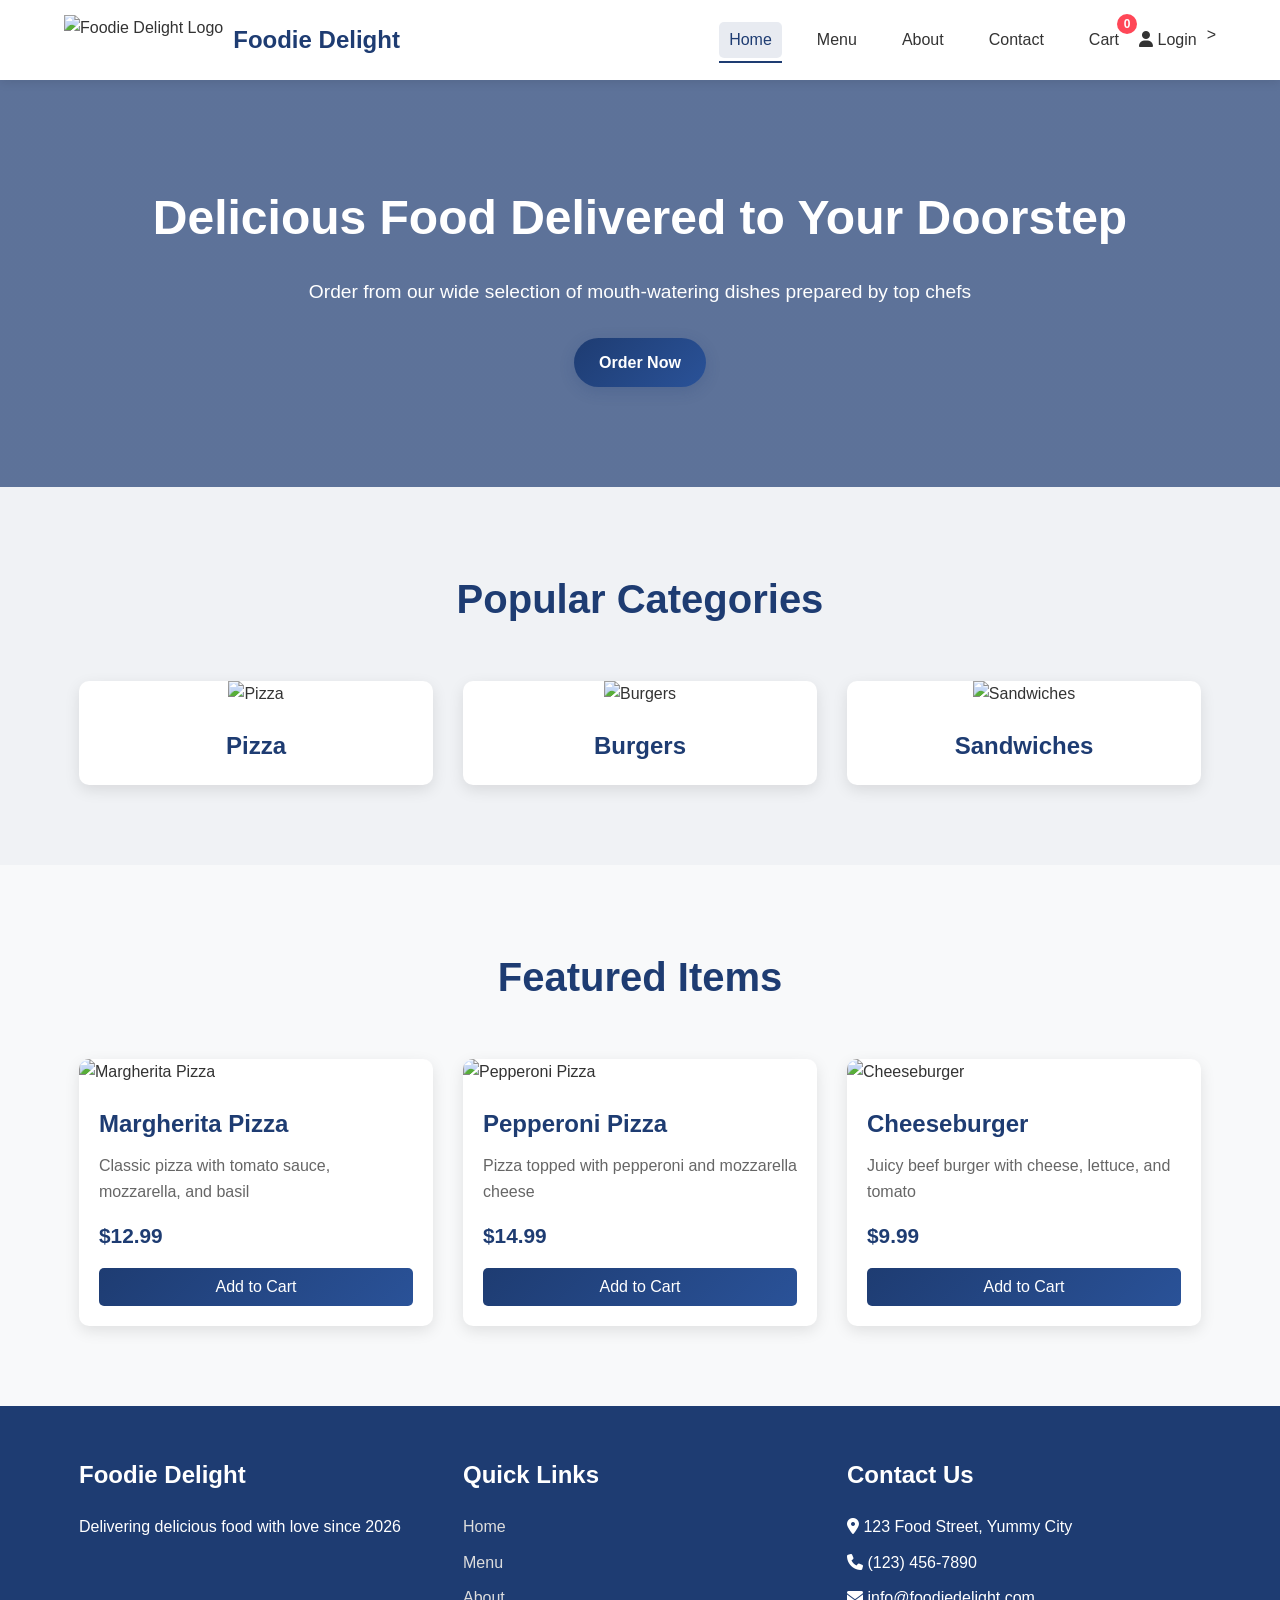
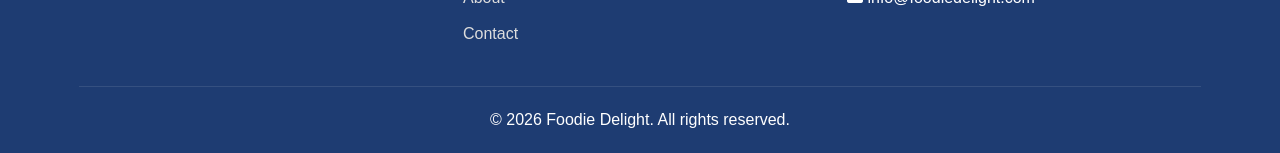
==== index.html @ d7016bf1 "Add files via upload" ====
<!DOCTYPE html>
<html lang="en">
<head>
    <meta charset="UTF-8">
    <meta name="viewport" content="width=device-width, initial-scale=1.0">
    <title>Foodie Delight - Order Delicious Food Online</title>
    <link rel="stylesheet" href="style.css">
    <link rel="stylesheet" href="https://cdnjs.cloudflare.com/ajax/libs/font-awesome/6.4.0/css/all.min.css">
</head>
<body>
    <!-- Header Section -->
    <header>
        <div class="container">
            <div class="logo">
                <img src="img/logo.png" alt="Foodie Delight Logo">
                <h1>Foodie Delight</h1>
            </div>
            <nav>
                <ul class="nav-links">
                    <li><a href="index.html" class="active">Home</a></li>
                    <li><a href="menu.html">Menu</a></li>
                    <li><a href="about.html">About</a></li>
                    <li><a href="contact.html">Contact</a></li>
                    <li><a href="#" id="cartLink">Cart <span class="cart-count">0</span></a></li
                        <li>
    <a href="login.html" id="loginLink">
        <i class="fas fa-user"></i> Login
    </a>
</li>>
                </ul>
            </nav>
        </div>
    </header>

    <!-- Hero Section -->
    <section class="hero">
        <div class="container">
            <div class="hero-content">
                <h1>Delicious Food Delivered to Your Doorstep</h1>
                <p>Order from our wide selection of mouth-watering dishes prepared by top chefs</p>
                <a href="menu.html" class="btn-primary">Order Now</a>
            </div>
        </div>
    </section>

    <!-- Categories Section -->
    <section class="categories">
        <div class="container">
            <h2>Popular Categories</h2>
            <div class="category-grid">
                <div class="category-card">
                    <img src="img/category/pizza.jpg" alt="Pizza">
                    <h3>Pizza</h3>
                </div>
                <div class="category-card">
                    <img src="img/category/burger.jpg" alt="Burgers">
                    <h3>Burgers</h3>
                </div>
                <div class="category-card">
                    <img src="img/category/sandwich.jpg" alt="Sandwiches">
                    <h3>Sandwiches</h3>
                </div>
            </div>
        </div>
    </section>

    <!-- Featured Items Section -->
    <section class="featured">
        <div class="container">
            <h2>Featured Items</h2>
            <div class="food-grid" id="featuredFoods">
                <!-- Featured items will be loaded here by JavaScript -->
            </div>
        </div>
    </section>

    <!-- Cart Modal -->
    <div class="cart-modal" id="cartModal">
        <div class="cart-content">
            <div class="cart-header">
                <h2>Your Cart</h2>
                <span class="close-btn" id="closeCart">&times;</span>
            </div>
            <div class="cart-body">
                <div id="cartItems">
                    <!-- Cart items will be loaded here -->
                    <p class="empty-cart-message">Your cart is empty</p>
                </div>
                <div class="cart-footer">
                    <div class="cart-total">
                        <h3>Total: $<span id="cartTotal">0.00</span></h3>
                    </div>
                    <button class="btn-primary checkout-btn" id="checkoutBtn">Checkout</button>
                </div>
            </div>
        </div>
    </div>

    <!-- Footer -->
    <footer>
        <div class="container">
            <div class="footer-content">
                <div class="footer-section">
                    <h3>Foodie Delight</h3>
                    <p>Delivering delicious food with love since 2026</p>
                </div>
                <div class="footer-section">
                    <h3>Quick Links</h3>
                    <ul>
                        <li><a href="index.html">Home</a></li>
                        <li><a href="menu.html">Menu</a></li>
                        <li><a href="about.html">About</a></li>
                        <li><a href="contact.html">Contact</a></li>
                    </ul>
                </div>
                <div class="footer-section">
                    <h3>Contact Us</h3>
                    <p><i class="fas fa-map-marker-alt"></i> 123 Food Street, Yummy City</p>
                    <p><i class="fas fa-phone"></i> (123) 456-7890</p>
                    <p><i class="fas fa-envelope"></i> info@foodiedelight.com</p>
                </div>
            </div>
            <div class="footer-bottom">
                <p>&copy; 2026 Foodie Delight. All rights reserved.</p>
            </div>
        </div>
    </footer>

    <script src="script.js"></script>
</body>
</html>
---- style.css ----
/* Global Styles */
* {
    margin: 0;
    padding: 0;
    box-sizing: border-box;
}

body {
    font-family: 'Segoe UI', Tahoma, Geneva, Verdana, sans-serif;
    background-color: #f0f2f5;
    color: #333;
    line-height: 1.6;
}

.container {
    width: 90%;
    max-width: 1200px;
    margin: 0 auto;
    padding: 0 15px;
}

.btn-primary {
    display: inline-block;
    background: linear-gradient(135deg, #1e3c72, #2a5298);
    color: white;
    padding: 12px 25px;
    border: none;
    border-radius: 30px;
    cursor: pointer;
    font-size: 16px;
    font-weight: 600;
    text-decoration: none;
    transition: all 0.3s ease;
    box-shadow: 0 4px 15px rgba(30, 60, 114, 0.2);
}

.btn-primary:hover {
    background: linear-gradient(135deg, #2a5298, #1e3c72);
    transform: translateY(-2px);
    box-shadow: 0 6px 20px rgba(30, 60, 114, 0.3);
}

/* Header Styles */
header {
    background: white;
    box-shadow: 0 2px 10px rgba(0, 0, 0, 0.1);
    position: sticky;
    top: 0;
    z-index: 1000;
}

header .container {
    display: flex;
    justify-content: space-between;
    align-items: center;
    padding: 15px 0;
}

.logo {
    display: flex;
    align-items: center;
}

.logo img {
    height: 50px;
    margin-right: 10px;
}

.logo h1 {
    color: #1e3c72;
    font-size: 24px;
}

.nav-links {
    display: flex;
    list-style: none;
}

.nav-links li {
    margin-left: 25px;
}

.nav-links a {
    text-decoration: none;
    color: #333;
    font-weight: 500;
    transition: color 0.3s;
    position: relative;
    display: inline-block;
    padding: 5px 10px;
    border-radius: 5px;
}

.nav-links a:hover,
.nav-links a.active {
    color: #1e3c72;
    background-color: rgba(30, 60, 114, 0.1);
}

.nav-links a::after {
    content: '';
    position: absolute;
    bottom: -5px;
    left: 0;
    width: 0;
    height: 2px;
    background: #1e3c72;
    transition: width 0.3s;
}

.nav-links a:hover::after,
.nav-links a.active::after {
    width: 100%;
}

.cart-icon {
    position: relative;
    cursor: pointer;
    font-size: 24px;
    color: #1e3c72;
}

.cart-count {
    position: absolute;
    top: -8px;
    right: -8px;
    background: #ff4757;
    color: white;
    font-size: 12px;
    font-weight: bold;
    width: 20px;
    height: 20px;
    border-radius: 50%;
    display: flex;
    justify-content: center;
    align-items: center;
}

/* Hero Section */
.hero {
    background: linear-gradient(rgba(30, 60, 114, 0.7), rgba(30, 60, 114, 0.7)), url('img/food-bg.jpg');
    background-size: cover;
    background-position: center;
    color: white;
    padding: 100px 0;
    text-align: center;
}

.hero-content h1 {
    font-size: 3rem;
    margin-bottom: 20px;
}

.hero-content p {
    font-size: 1.2rem;
    margin-bottom: 30px;
    max-width: 700px;
    margin-left: auto;
    margin-right: auto;
}

/* Categories Section */
.categories {
    padding: 80px 0;
}

.categories h2 {
    text-align: center;
    font-size: 2.5rem;
    margin-bottom: 50px;
    color: #1e3c72;
}

.category-grid {
    display: grid;
    grid-template-columns: repeat(auto-fit, minmax(250px, 1fr));
    gap: 30px;
}

.category-card {
    background: white;
    border-radius: 10px;
    overflow: hidden;
    box-shadow: 0 5px 15px rgba(0, 0, 0, 0.1);
    transition: transform 0.3s ease;
    text-align: center;
}

.category-card:hover {
    transform: translateY(-10px);
}

.category-card img {
    width: 100%;
    height: 200px;
    object-fit: cover;
}

.category-card h3 {
    padding: 20px;
    font-size: 1.5rem;
    color: #1e3c72;
}

/* Featured Items Section */
.featured {
    padding: 80px 0;
    background-color: #f8f9fa;
}

.featured h2 {
    text-align: center;
    font-size: 2.5rem;
    margin-bottom: 50px;
    color: #1e3c72;
}

.food-grid {
    display: grid;
    grid-template-columns: repeat(auto-fit, minmax(300px, 1fr));
    gap: 30px;
}

.food-card {
    background: white;
    border-radius: 10px;
    overflow: hidden;
    box-shadow: 0 5px 15px rgba(0, 0, 0, 0.1);
    transition: transform 0.3s ease;
}

.food-card:hover {
    transform: translateY(-5px);
}

.food-card img {
    width: 100%;
    height: 200px;
    object-fit: cover;
}

.food-info {
    padding: 20px;
}

.food-info h3 {
    font-size: 1.5rem;
    margin-bottom: 10px;
    color: #1e3c72;
}

.food-info p {
    color: #666;
    margin-bottom: 15px;
}

.price {
    font-size: 1.3rem;
    font-weight: bold;
    color: #1e3c72;
    margin-bottom: 15px;
    display: block;
}

.add-to-cart {
    width: 100%;
    padding: 10px;
    background: linear-gradient(135deg, #1e3c72, #2a5298);
    color: white;
    border: none;
    border-radius: 5px;
    cursor: pointer;
    font-size: 16px;
    transition: background 0.3s;
}

.add-to-cart:hover {
    background: linear-gradient(135deg, #2a5298, #1e3c72);
}

/* Cart Modal */
.cart-modal {
    display: none;
    position: fixed;
    top: 0;
    left: 0;
    width: 100%;
    height: 100%;
    background: rgba(0, 0, 0, 0.5);
    z-index: 2000;
    justify-content: center;
    align-items: center;
}

.cart-content {
    background: white;
    width: 90%;
    max-width: 600px;
    border-radius: 10px;
    overflow: hidden;
    max-height: 80vh;
    display: flex;
    flex-direction: column;
}

.cart-header {
    background: #1e3c72;
    color: white;
    padding: 20px;
    display: flex;
    justify-content: space-between;
    align-items: center;
}

.close-btn {
    font-size: 30px;
    cursor: pointer;
}

.cart-body {
    padding: 20px;
    overflow-y: auto;
    flex-grow: 1;
}

.cart-item {
    display: flex;
    justify-content: space-between;
    align-items: center;
    padding: 15px 0;
    border-bottom: 1px solid #eee;
}

.item-info {
    flex-grow: 1;
}

.item-info h4 {
    margin-bottom: 5px;
}

.item-price {
    color: #1e3c72;
    font-weight: bold;
}

.item-quantity {
    display: flex;
    align-items: center;
    margin: 0 20px;
}

.quantity-btn {
    width: 30px;
    height: 30px;
    background: #1e3c72;
    color: white;
    border: none;
    border-radius: 50%;
    cursor: pointer;
    font-size: 16px;
}

.quantity {
    margin: 0 10px;
}

.remove-item {
    background: #ff4757;
    color: white;
    border: none;
    width: 30px;
    height: 30px;
    border-radius: 50%;
    cursor: pointer;
}

.cart-footer {
    padding: 20px;
    border-top: 1px solid #eee;
}

.cart-total {
    text-align: right;
    margin-bottom: 20px;
}

.checkout-btn {
    width: 100%;
    padding: 15px;
    font-size: 18px;
}

.empty-cart-message {
    text-align: center;
    color: #666;
    font-style: italic;
    padding: 30px 0;
}

/* Bill Preview Modal */
#billPreview {
    white-space: pre-wrap;
    font-family: 'Courier New', monospace;
    background: #f8f9fa;
    padding: 20px;
    border-radius: 5px;
    margin-bottom: 20px;
    max-height: 400px;
    overflow-y: auto;
    font-size: 14px;
    line-height: 1.5;
}

/* Footer */
footer {
    background: #1e3c72;
    color: white;
    padding: 50px 0 20px;
}

.footer-content {
    display: grid;
    grid-template-columns: repeat(auto-fit, minmax(250px, 1fr));
    gap: 30px;
    margin-bottom: 30px;
}

.footer-section h3 {
    margin-bottom: 20px;
    font-size: 1.5rem;
}

.footer-section ul {
    list-style: none;
}

.footer-section ul li {
    margin-bottom: 10px;
}

.footer-section ul li a {
    color: #ddd;
    text-decoration: none;
    transition: color 0.3s;
}

.footer-section ul li a:hover {
    color: white;
}

.footer-section p {
    margin-bottom: 10px;
}

.footer-bottom {
    text-align: center;
    padding-top: 20px;
    border-top: 1px solid rgba(255, 255, 255, 0.1);
}

/* Responsive Design */
@media (max-width: 768px) {
    .nav-links {
        display: none;
    }
    
    .hero-content h1 {
        font-size: 2rem;
    }
    
    .hero-content p {
        font-size: 1rem;
    }
    
    .categories h2,
    .featured h2 {
        font-size: 2rem;
    }
}

/* Menu Page Specific Styles */
.menu-page {
    padding: 50px 0;
}

.menu-header {
    text-align: center;
    margin-bottom: 40px;
}

.menu-header h1 {
    font-size: 2.5rem;
    color: #1e3c72;
    margin-bottom: 20px;
}

.filter-buttons {
    display: flex;
    justify-content: center;
    flex-wrap: wrap;
    gap: 10px;
    margin-bottom: 30px;
}

.filter-btn {
    padding: 10px 20px;
    background: white;
    border: 1px solid #1e3c72;
    color: #1e3c72;
    border-radius: 30px;
    cursor: pointer;
    transition: all 0.3s;
}

.filter-btn.active,
.filter-btn:hover {
    background: #1e3c72;
    color: white;
}

/* About Page Styles */
.about-page {
    padding: 50px 0;
}

.about-header {
    text-align: center;
    margin-bottom: 40px;
}

.about-header h1 {
    font-size: 2.5rem;
    color: #1e3c72;
    margin-bottom: 20px;
}

.about-content {
    background: white;
    padding: 30px;
    border-radius: 10px;
    box-shadow: 0 5px 15px rgba(0, 0, 0, 0.1);
}

/* Contact Page Styles */
.contact-page {
    padding: 50px 0;
}

.contact-header {
    text-align: center;
    margin-bottom: 40px;
}

.contact-header h1 {
    font-size: 2.5rem;
    color: #1e3c72;
    margin-bottom: 20px;
}

.contact-form {
    background: white;
    padding: 30px;
    border-radius: 10px;
    box-shadow: 0 5px 15px rgba(0, 0, 0, 0.1);
    max-width: 600px;
    margin: 0 auto;
}

.form-group {
    margin-bottom: 20px;
}

.form-group label {
    display: block;
    margin-bottom: 5px;
    font-weight: 500;
}

.form-group input,
.form-group textarea {
    width: 100%;
    padding: 12px;
    border: 1px solid #ddd;
    border-radius: 5px;
    font-size: 16px;
}

.form-group textarea {
    height: 150px;
    resize: vertical;
}
/* =========================
   Login & Register
========================= */

.login-page {
    min-height: 75vh;
    display: flex;
    justify-content: center;
    align-items: center;
    padding: 60px 20px;
    background: #f0f2f5;
}

.login-container {
    width: 100%;
    max-width: 450px;
    background: white;
    padding: 40px;
    border-radius: 15px;
    box-shadow: 0 5px 25px rgba(0, 0, 0, 0.12);
}

.login-header {
    text-align: center;
    margin-bottom: 30px;
}

.login-header i {
    font-size: 60px;
    color: #1e3c72;
    margin-bottom: 15px;
}

.login-header h1 {
    color: #1e3c72;
    margin-bottom: 8px;
}

.login-header p {
    color: #666;
}

.input-box {
    position: relative;
}

.input-box i {
    position: absolute;
    left: 15px;
    top: 50%;
    transform: translateY(-50%);
    color: #1e3c72;
}

.input-box input {
    padding-left: 45px;
}

.login-btn {
    width: 100%;
    margin-top: 10px;
}

.register-text {
    text-align: center;
    margin-top: 25px;
    color: #666;
}

.register-text a {
    color: #1e3c72;
    font-weight: bold;
    text-decoration: none;
}

.register-text a:hover {
    text-decoration: underline;
}

@media (max-width: 500px) {

    .login-container {
        padding: 25px 20px;
    }

    .login-header h1 {
        font-size: 1.8rem;
    }

}
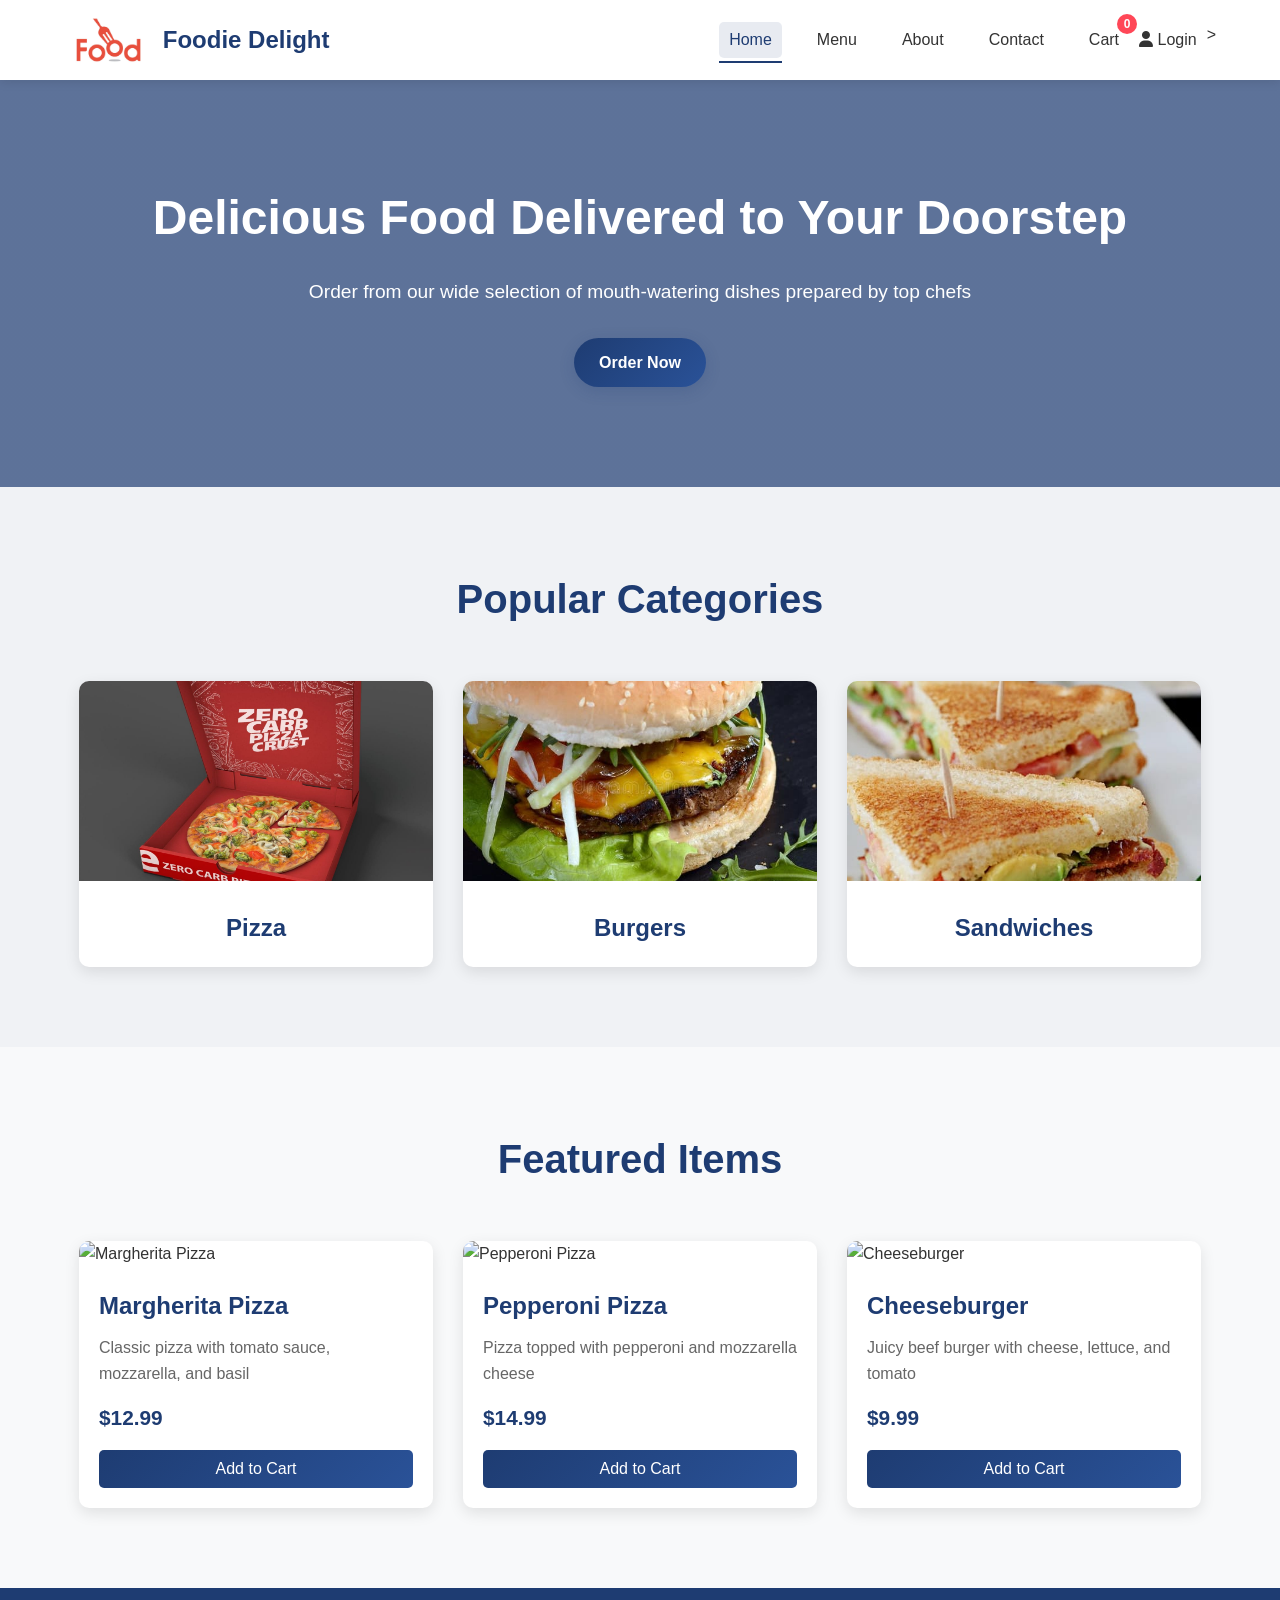
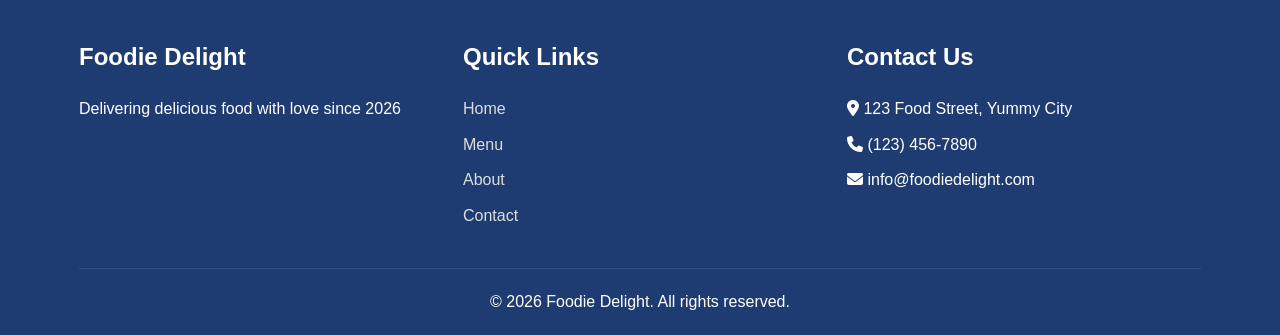
==== commit b53dcd4f: "Update index.html" ====
--- a/index.html
+++ b/index.html
@@ -12,7 +12,7 @@
     <header>
         <div class="container">
             <div class="logo">
-                <img src="img/logo.png" alt="Foodie Delight Logo">
+                <img src="logo.png" alt="Foodie Delight Logo">
                 <h1>Foodie Delight</h1>
             </div>
             <nav>
@@ -49,15 +49,15 @@
             <h2>Popular Categories</h2>
             <div class="category-grid">
                 <div class="category-card">
-                    <img src="img/category/pizza.jpg" alt="Pizza">
+                    <img src="pizza.jpg" alt="Pizza">
                     <h3>Pizza</h3>
                 </div>
                 <div class="category-card">
-                    <img src="img/category/burger.jpg" alt="Burgers">
+                    <img src="burger.jpg" alt="Burgers">
                     <h3>Burgers</h3>
                 </div>
                 <div class="category-card">
-                    <img src="img/category/sandwich.jpg" alt="Sandwiches">
+                    <img src="sandwich.jpg" alt="Sandwiches">
                     <h3>Sandwiches</h3>
                 </div>
             </div>
@@ -128,4 +128,4 @@
 
     <script src="script.js"></script>
 </body>
-</html>+</html>
